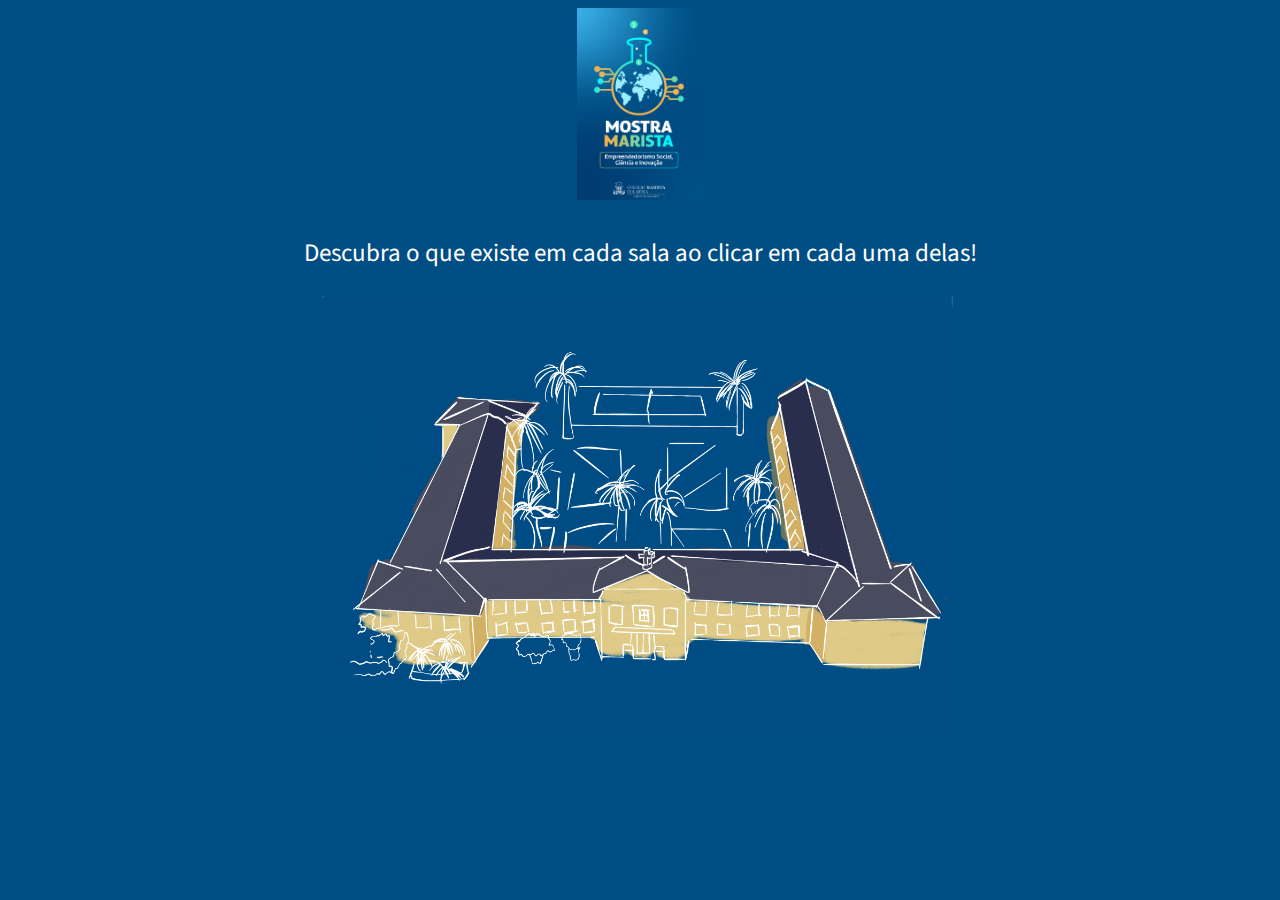
==== site.html @ bc75ee4e "Add files via upload" ====
<!DOCTYPE html>
<html>
  <head>
    <link href='https://fonts.googleapis.com/css?family=Source+Sans+Pro' rel='stylesheet' type='text/css'>
    <meta name="viewport" content="width=device-width, initial-scale=1">
    <style>
    /* Popup container - can be anything you want */
    .popup {
      position: relative;
      display: inline-block;
      cursor: pointer;
      -webkit-user-select: none;
      -moz-user-select: none;
      -ms-user-select: none;
      user-select: none;
    }
    
    /* The actual popup */
    .popup .popuptext {
      visibility: hidden;
      width: 160px;
      background-color: #555;
      color: #fff;
      text-align: center;
      border-radius: 6px;
      padding: 8px 0;
      position: absolute;
      z-index: 1;
      bottom: 125%;
      left: 50%;
      margin-left: -80px;
    }
    
    /* Popup arrow */
    .popup .popuptext::after {
      content: "";
      position: absolute;
      top: 100%;
      left: 50%;
      margin-left: -5px;
      border-width: 5px;
      border-style: solid;
      border-color: #555 transparent transparent transparent;
    }
    
    /* Toggle this class - hide and show the popup */
    .popup .show {
      visibility: visible;
      -webkit-animation: fadeIn 1s;
      animation: fadeIn 1s;
    }
    
    /* Add animation (fade in the popup) */
    @-webkit-keyframes fadeIn {
      from {opacity: 0;} 
      to {opacity: 1;}
    }
    
    @keyframes fadeIn {
      from {opacity: 0;}
      to {opacity:1 ;}
    }

    body{
      font-family: 'Source Sans Pro';font-size: 25px; color: #FFFFFF;
    }
    </style>
    </head>
<body style="text-align:center; background-color: #004e84">

<img src="logo.png" alt="Mostra Marista de Empreendedorismo" style="max-width: 10%;">

<p>Descubra o que existe em cada sala ao clicar em cada uma delas!</p>

<img src="fundo.png" alt="Workplace" usemap="#mapa" style="max-width: 50%;">


<div class="popup" >
<map name="mapa">
  <area shape="circle" coords="337,300,44" onclick="myFunction()">
  <span class="popuptext" id="myPopup">A Simple Popup!</span>
</map>
</div>


<script>
function myFunction() {
  var popup = document.getElementById("myPopup");
  popup.classList.toggle("show");
}
</script>

</body>
</html>
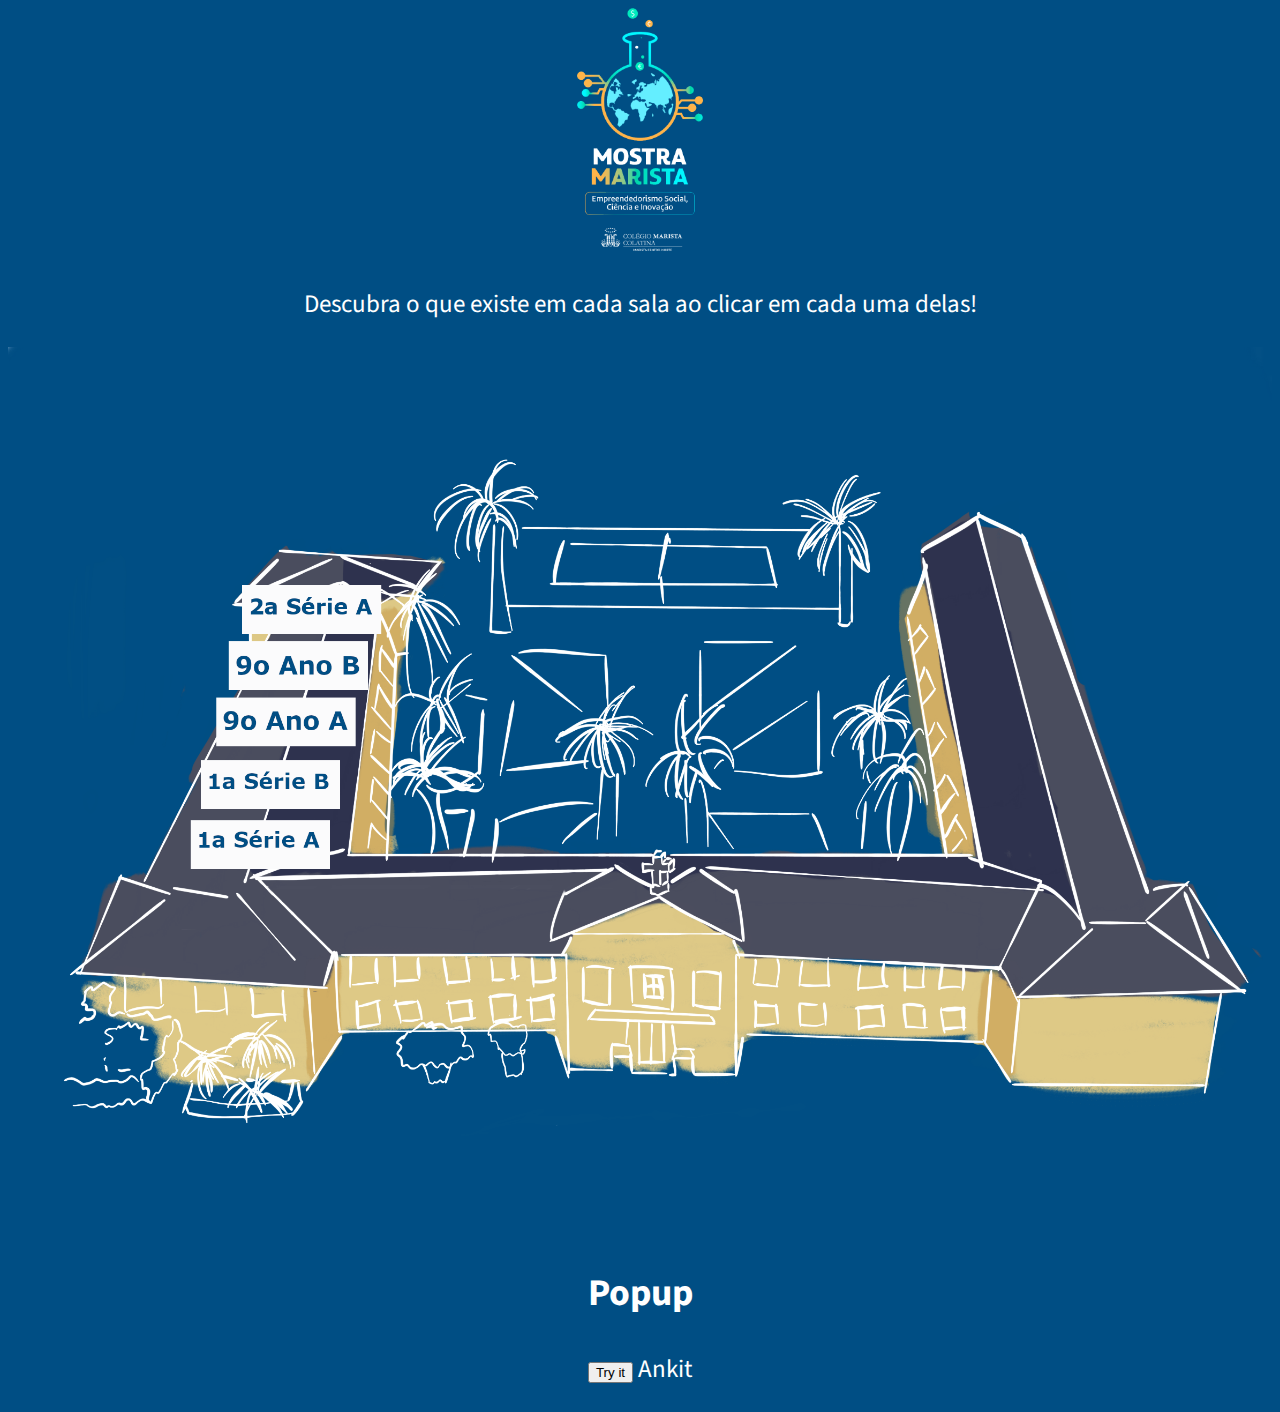
==== commit 7693eeb8: "Add files via upload" ====
--- a/site.html
+++ b/site.html
@@ -4,63 +4,6 @@
     <link href='https://fonts.googleapis.com/css?family=Source+Sans+Pro' rel='stylesheet' type='text/css'>
     <meta name="viewport" content="width=device-width, initial-scale=1">
     <style>
-    /* Popup container - can be anything you want */
-    .popup {
-      position: relative;
-      display: inline-block;
-      cursor: pointer;
-      -webkit-user-select: none;
-      -moz-user-select: none;
-      -ms-user-select: none;
-      user-select: none;
-    }
-    
-    /* The actual popup */
-    .popup .popuptext {
-      visibility: hidden;
-      width: 160px;
-      background-color: #555;
-      color: #fff;
-      text-align: center;
-      border-radius: 6px;
-      padding: 8px 0;
-      position: absolute;
-      z-index: 1;
-      bottom: 125%;
-      left: 50%;
-      margin-left: -80px;
-    }
-    
-    /* Popup arrow */
-    .popup .popuptext::after {
-      content: "";
-      position: absolute;
-      top: 100%;
-      left: 50%;
-      margin-left: -5px;
-      border-width: 5px;
-      border-style: solid;
-      border-color: #555 transparent transparent transparent;
-    }
-    
-    /* Toggle this class - hide and show the popup */
-    .popup .show {
-      visibility: visible;
-      -webkit-animation: fadeIn 1s;
-      animation: fadeIn 1s;
-    }
-    
-    /* Add animation (fade in the popup) */
-    @-webkit-keyframes fadeIn {
-      from {opacity: 0;} 
-      to {opacity: 1;}
-    }
-    
-    @keyframes fadeIn {
-      from {opacity: 0;}
-      to {opacity:1 ;}
-    }
-
     body{
       font-family: 'Source Sans Pro';font-size: 25px; color: #FFFFFF;
     }
@@ -72,21 +15,27 @@
 
 <p>Descubra o que existe em cada sala ao clicar em cada uma delas!</p>
 
-<img src="fundo.png" alt="Workplace" usemap="#mapa" style="max-width: 50%;">
+<img src="fundo.png" alt="Workplace" usemap="#mapa" style="max-width: 100%;">
 
 
-<div class="popup" >
-<map name="mapa">
-  <area shape="circle" coords="337,300,44" onclick="myFunction()">
-  <span class="popuptext" id="myPopup">A Simple Popup!</span>
-</map>
+
+<h2>Popup</h2>
+
+<div class="popup" onclick="myFunction('Harry Potter','Wizard')">
+  <button> Try it </button>
+  <span class="popuptext" id="myPopup">Ankit </span>
 </div>
 
+<p id="demo"></p>
 
 <script>
-function myFunction() {
-  var popup = document.getElementById("myPopup");
-  popup.classList.toggle("show");
+// When the user clicks on div, open the popup
+document.getElementById("myPopup").innerHTML= "Welcome " + name + ", the " + job + ".";
+function myFunction(name,job) {
+
+    var popup =document.getElementById("myPopup");
+    popup.innerHTML = "Welcome " + name + ", the " + job + ".";
+    popup.classList.toggle("show"); 
 }
 </script>
 
